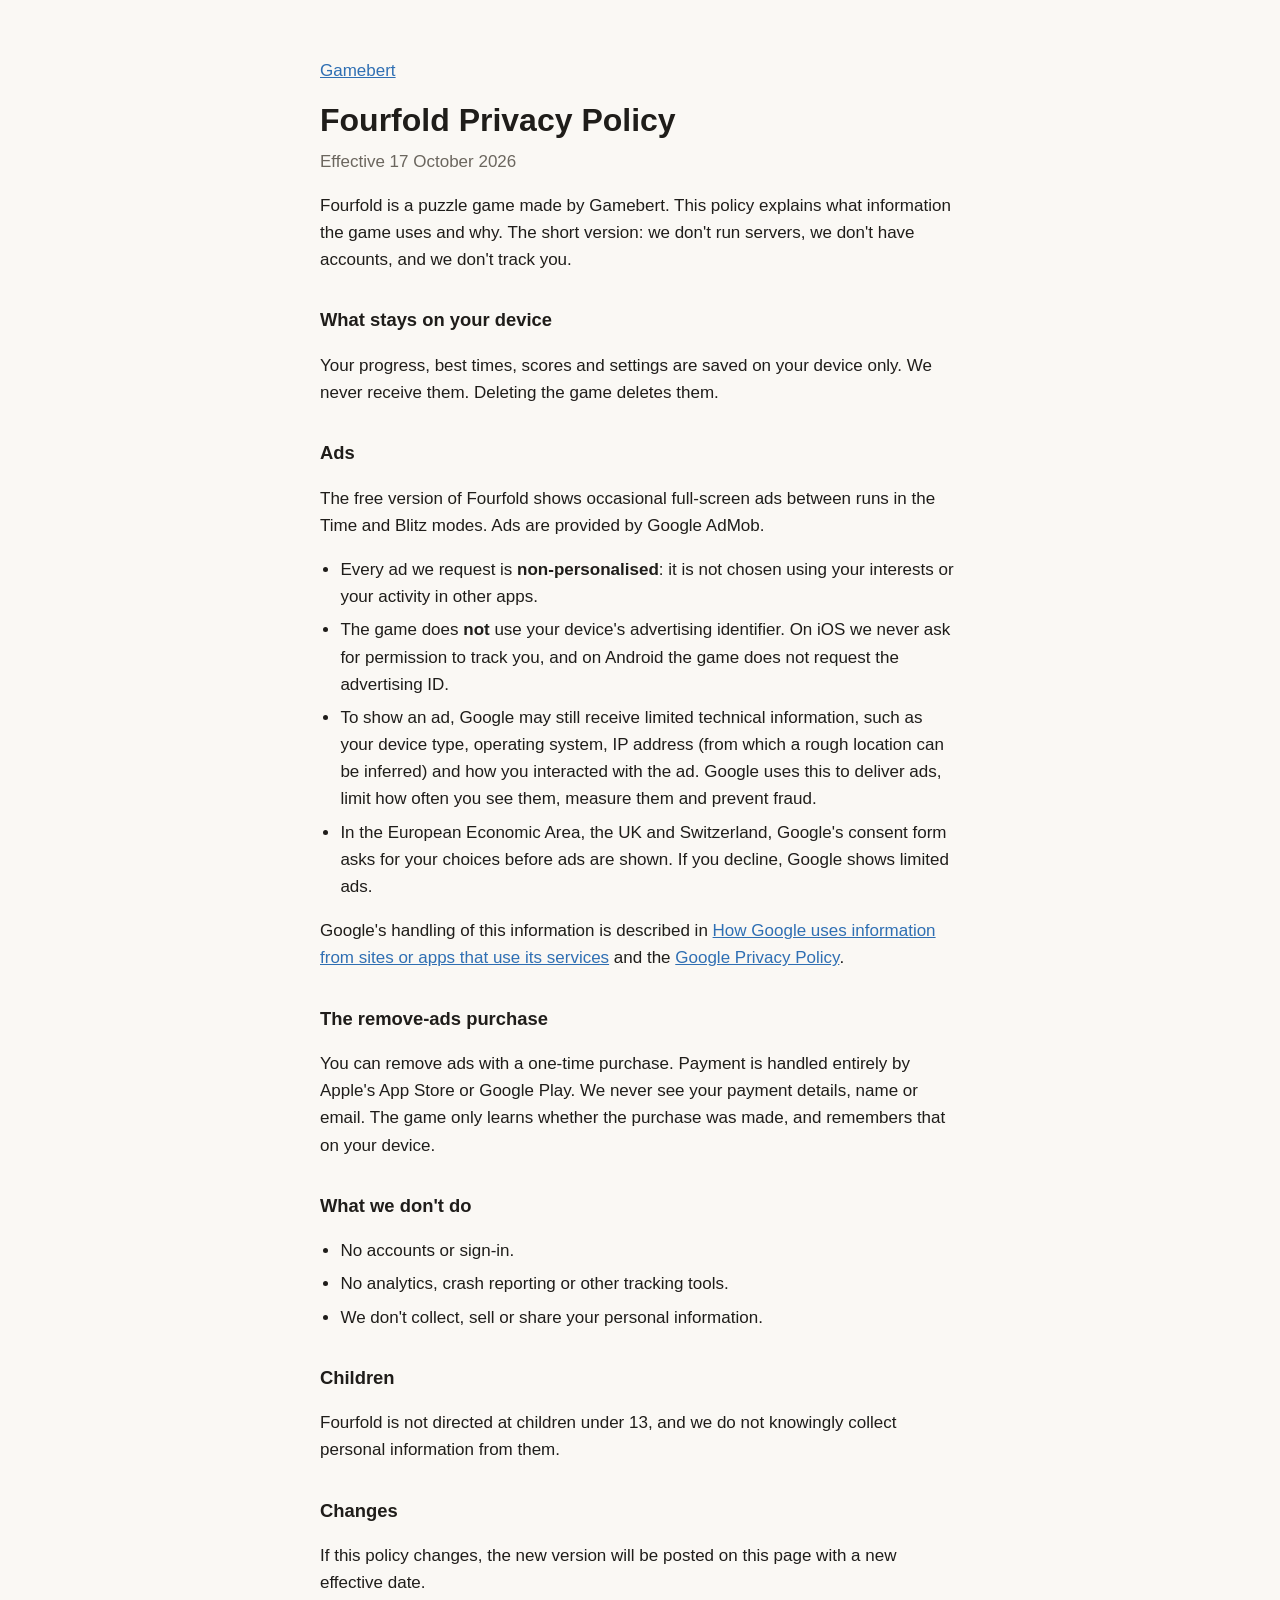
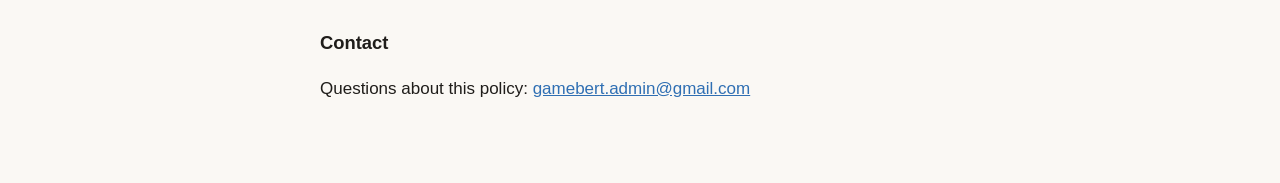
==== privacy.html @ 0aa24a96 "Add the Gamebert site with Fourfold's privacy policy Co-Authored-By: Claude Opus 5.5 <noreply@anthro" ====
<!doctype html>
<html lang="en">
<head>
<meta charset="utf-8">
<meta name="viewport" content="width=device-width, initial-scale=1">
<title>Fourfold Privacy Policy</title>
<link rel="stylesheet" href="style.css">
</head>
<body>
<main>
<p><a href="./">Gamebert</a></p>
<h1>Fourfold Privacy Policy</h1>
<p class="muted">Effective 17 October 2026</p>

<p>Fourfold is a puzzle game made by Gamebert. This policy explains what
information the game uses and why. The short version: we don't run
servers, we don't have accounts, and we don't track you.</p>

<h2>What stays on your device</h2>
<p>Your progress, best times, scores and settings are saved on your device
only. We never receive them. Deleting the game deletes them.</p>

<h2>Ads</h2>
<p>The free version of Fourfold shows occasional full-screen ads between
runs in the Time and Blitz modes. Ads are provided by Google AdMob.</p>
<ul>
  <li>Every ad we request is <strong>non-personalised</strong>: it is not
  chosen using your interests or your activity in other apps.</li>
  <li>The game does <strong>not</strong> use your device's advertising
  identifier. On iOS we never ask for permission to track you, and on
  Android the game does not request the advertising ID.</li>
  <li>To show an ad, Google may still receive limited technical information,
  such as your device type, operating system, IP address (from which a
  rough location can be inferred) and how you interacted with the ad. Google
  uses this to deliver ads, limit how often you see them, measure them and
  prevent fraud.</li>
  <li>In the European Economic Area, the UK and Switzerland, Google's consent
  form asks for your choices before ads are shown. If you decline, Google
  shows limited ads.</li>
</ul>
<p>Google's handling of this information is described in
<a href="https://policies.google.com/technologies/partner-sites">How Google uses information from sites or apps that use its services</a>
and the <a href="https://policies.google.com/privacy">Google Privacy Policy</a>.</p>

<h2>The remove-ads purchase</h2>
<p>You can remove ads with a one-time purchase. Payment is handled entirely
by Apple's App Store or Google Play. We never see your payment details,
name or email. The game only learns whether the purchase was made, and
remembers that on your device.</p>

<h2>What we don't do</h2>
<ul>
  <li>No accounts or sign-in.</li>
  <li>No analytics, crash reporting or other tracking tools.</li>
  <li>We don't collect, sell or share your personal information.</li>
</ul>

<h2>Children</h2>
<p>Fourfold is not directed at children under 13, and we do not knowingly
collect personal information from them.</p>

<h2>Changes</h2>
<p>If this policy changes, the new version will be posted on this page
with a new effective date.</p>

<h2>Contact</h2>
<p>Questions about this policy:
<a href="mailto:gamebert.admin@gmail.com">gamebert.admin@gmail.com</a></p>
</main>
</body>
</html>
---- style.css ----
:root {
  --bg: #faf8f4;
  --ink: #1f1d1a;
  --muted: #6b665e;
  --link: #2f6fb3;
}
@media (prefers-color-scheme: dark) {
  :root {
    --bg: #17171a;
    --ink: #ecebe8;
    --muted: #a19d96;
    --link: #7fb2ea;
  }
}
body {
  margin: 0;
  background: var(--bg);
  color: var(--ink);
  font: 17px/1.6 -apple-system, BlinkMacSystemFont, "Segoe UI", Roboto, sans-serif;
}
main {
  max-width: 640px;
  margin: 0 auto;
  padding: 40px 16px 64px;
}
h1 { font-size: 2rem; line-height: 1.2; margin: 0 0 8px; }
h2 { font-size: 1.15rem; margin: 32px 0 8px; }
a { color: var(--link); }
.muted { color: var(--muted); margin-top: 0; }
ul { padding-left: 1.2em; }
li { margin-bottom: 6px; }
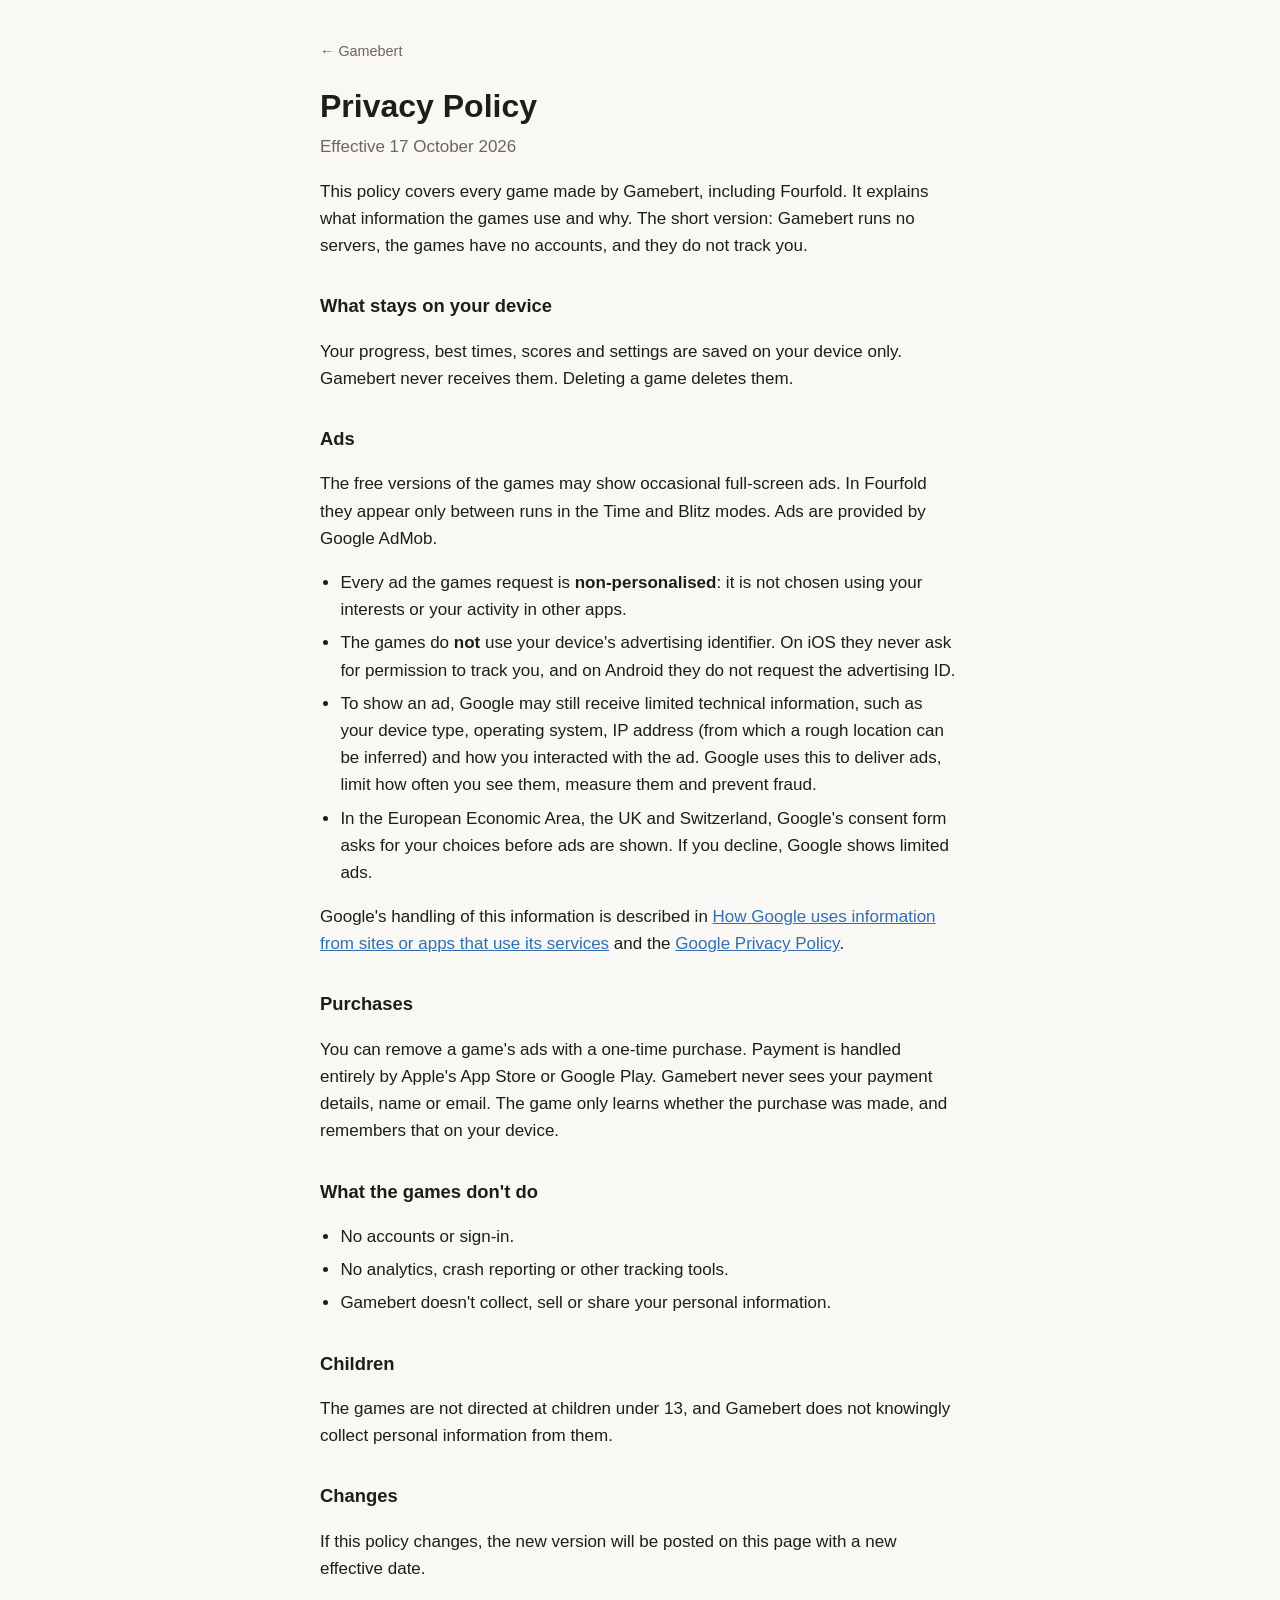
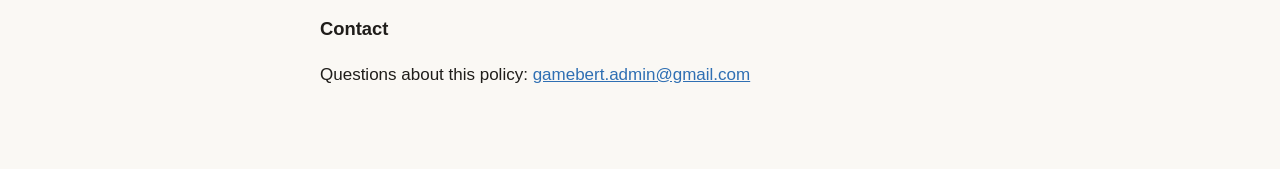
==== commit 51bfa6c4: "Use one privacy policy for every Gamebert game Co-Authored-By: Claude Opus 5.5 <noreply@anthropic.co" ====
--- a/privacy.html
+++ b/privacy.html
@@ -3,32 +3,34 @@
 <head>
 <meta charset="utf-8">
 <meta name="viewport" content="width=device-width, initial-scale=1">
-<title>Fourfold Privacy Policy</title>
+<title>Gamebert Privacy Policy</title>
 <link rel="stylesheet" href="style.css">
 </head>
 <body>
 <main>
-<p><a href="./">Gamebert</a></p>
-<h1>Fourfold Privacy Policy</h1>
+<p class="crumb"><a href="./">← Gamebert</a></p>
+<h1>Privacy Policy</h1>
 <p class="muted">Effective 17 October 2026</p>
 
-<p>Fourfold is a puzzle game made by Gamebert. This policy explains what
-information the game uses and why. The short version: we don't run
-servers, we don't have accounts, and we don't track you.</p>
+<p>This policy covers every game made by Gamebert, including Fourfold. It
+explains what information the games use and why. The short version:
+Gamebert runs no servers, the games have no accounts, and they do not
+track you.</p>
 
 <h2>What stays on your device</h2>
 <p>Your progress, best times, scores and settings are saved on your device
-only. We never receive them. Deleting the game deletes them.</p>
+only. Gamebert never receives them. Deleting a game deletes them.</p>
 
 <h2>Ads</h2>
-<p>The free version of Fourfold shows occasional full-screen ads between
-runs in the Time and Blitz modes. Ads are provided by Google AdMob.</p>
+<p>The free versions of the games may show occasional full-screen ads. In
+Fourfold they appear only between runs in the Time and Blitz modes. Ads
+are provided by Google AdMob.</p>
 <ul>
-  <li>Every ad we request is <strong>non-personalised</strong>: it is not
-  chosen using your interests or your activity in other apps.</li>
-  <li>The game does <strong>not</strong> use your device's advertising
-  identifier. On iOS we never ask for permission to track you, and on
-  Android the game does not request the advertising ID.</li>
+  <li>Every ad the games request is <strong>non-personalised</strong>: it is
+  not chosen using your interests or your activity in other apps.</li>
+  <li>The games do <strong>not</strong> use your device's advertising
+  identifier. On iOS they never ask for permission to track you, and on
+  Android they do not request the advertising ID.</li>
   <li>To show an ad, Google may still receive limited technical information,
   such as your device type, operating system, IP address (from which a
   rough location can be inferred) and how you interacted with the ad. Google
@@ -42,22 +44,22 @@
 <a href="https://policies.google.com/technologies/partner-sites">How Google uses information from sites or apps that use its services</a>
 and the <a href="https://policies.google.com/privacy">Google Privacy Policy</a>.</p>
 
-<h2>The remove-ads purchase</h2>
-<p>You can remove ads with a one-time purchase. Payment is handled entirely
-by Apple's App Store or Google Play. We never see your payment details,
-name or email. The game only learns whether the purchase was made, and
-remembers that on your device.</p>
+<h2>Purchases</h2>
+<p>You can remove a game's ads with a one-time purchase. Payment is handled
+entirely by Apple's App Store or Google Play. Gamebert never sees your
+payment details, name or email. The game only learns whether the purchase
+was made, and remembers that on your device.</p>
 
-<h2>What we don't do</h2>
+<h2>What the games don't do</h2>
 <ul>
   <li>No accounts or sign-in.</li>
   <li>No analytics, crash reporting or other tracking tools.</li>
-  <li>We don't collect, sell or share your personal information.</li>
+  <li>Gamebert doesn't collect, sell or share your personal information.</li>
 </ul>
 
 <h2>Children</h2>
-<p>Fourfold is not directed at children under 13, and we do not knowingly
-collect personal information from them.</p>
+<p>The games are not directed at children under 13, and Gamebert does not
+knowingly collect personal information from them.</p>
 
 <h2>Changes</h2>
 <p>If this policy changes, the new version will be posted on this page
--- a/style.css
+++ b/style.css
@@ -27,5 +27,8 @@
 h2 { font-size: 1.15rem; margin: 32px 0 8px; }
 a { color: var(--link); }
 .muted { color: var(--muted); margin-top: 0; }
+.crumb { font-size: 0.9rem; margin: 0 0 24px; }
+.crumb a { color: var(--muted); text-decoration: none; }
+.crumb a:hover { text-decoration: underline; }
 ul { padding-left: 1.2em; }
 li { margin-bottom: 6px; }
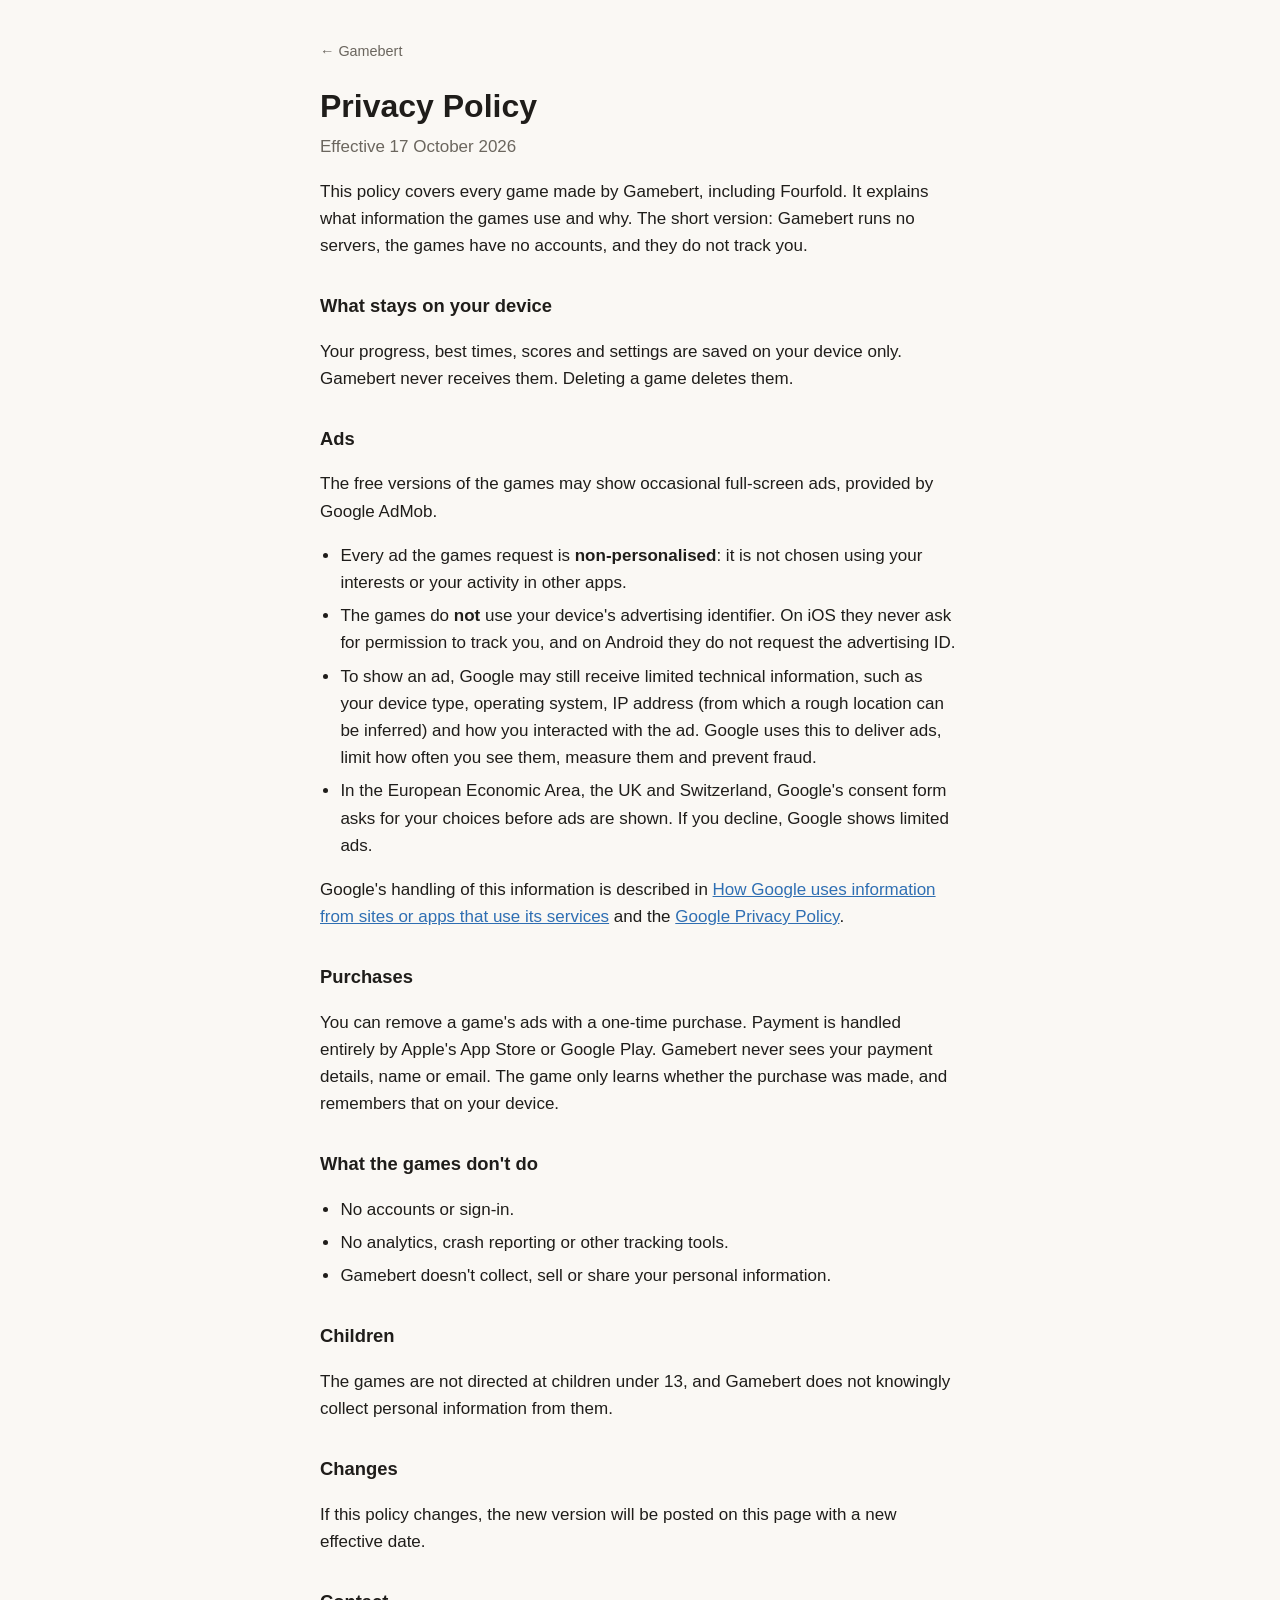
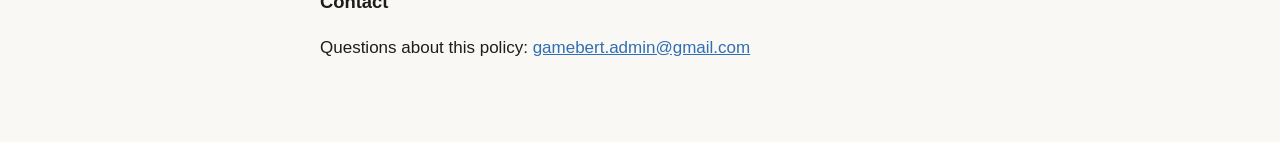
==== commit 57c09f38: "Name Fourfold without describing it Co-Authored-By: Claude Opus 5.5 <noreply@anthropic.com>" ====
--- a/privacy.html
+++ b/privacy.html
@@ -22,9 +22,8 @@
 only. Gamebert never receives them. Deleting a game deletes them.</p>
 
 <h2>Ads</h2>
-<p>The free versions of the games may show occasional full-screen ads. In
-Fourfold they appear only between runs in the Time and Blitz modes. Ads
-are provided by Google AdMob.</p>
+<p>The free versions of the games may show occasional full-screen ads,
+provided by Google AdMob.</p>
 <ul>
   <li>Every ad the games request is <strong>non-personalised</strong>: it is
   not chosen using your interests or your activity in other apps.</li>
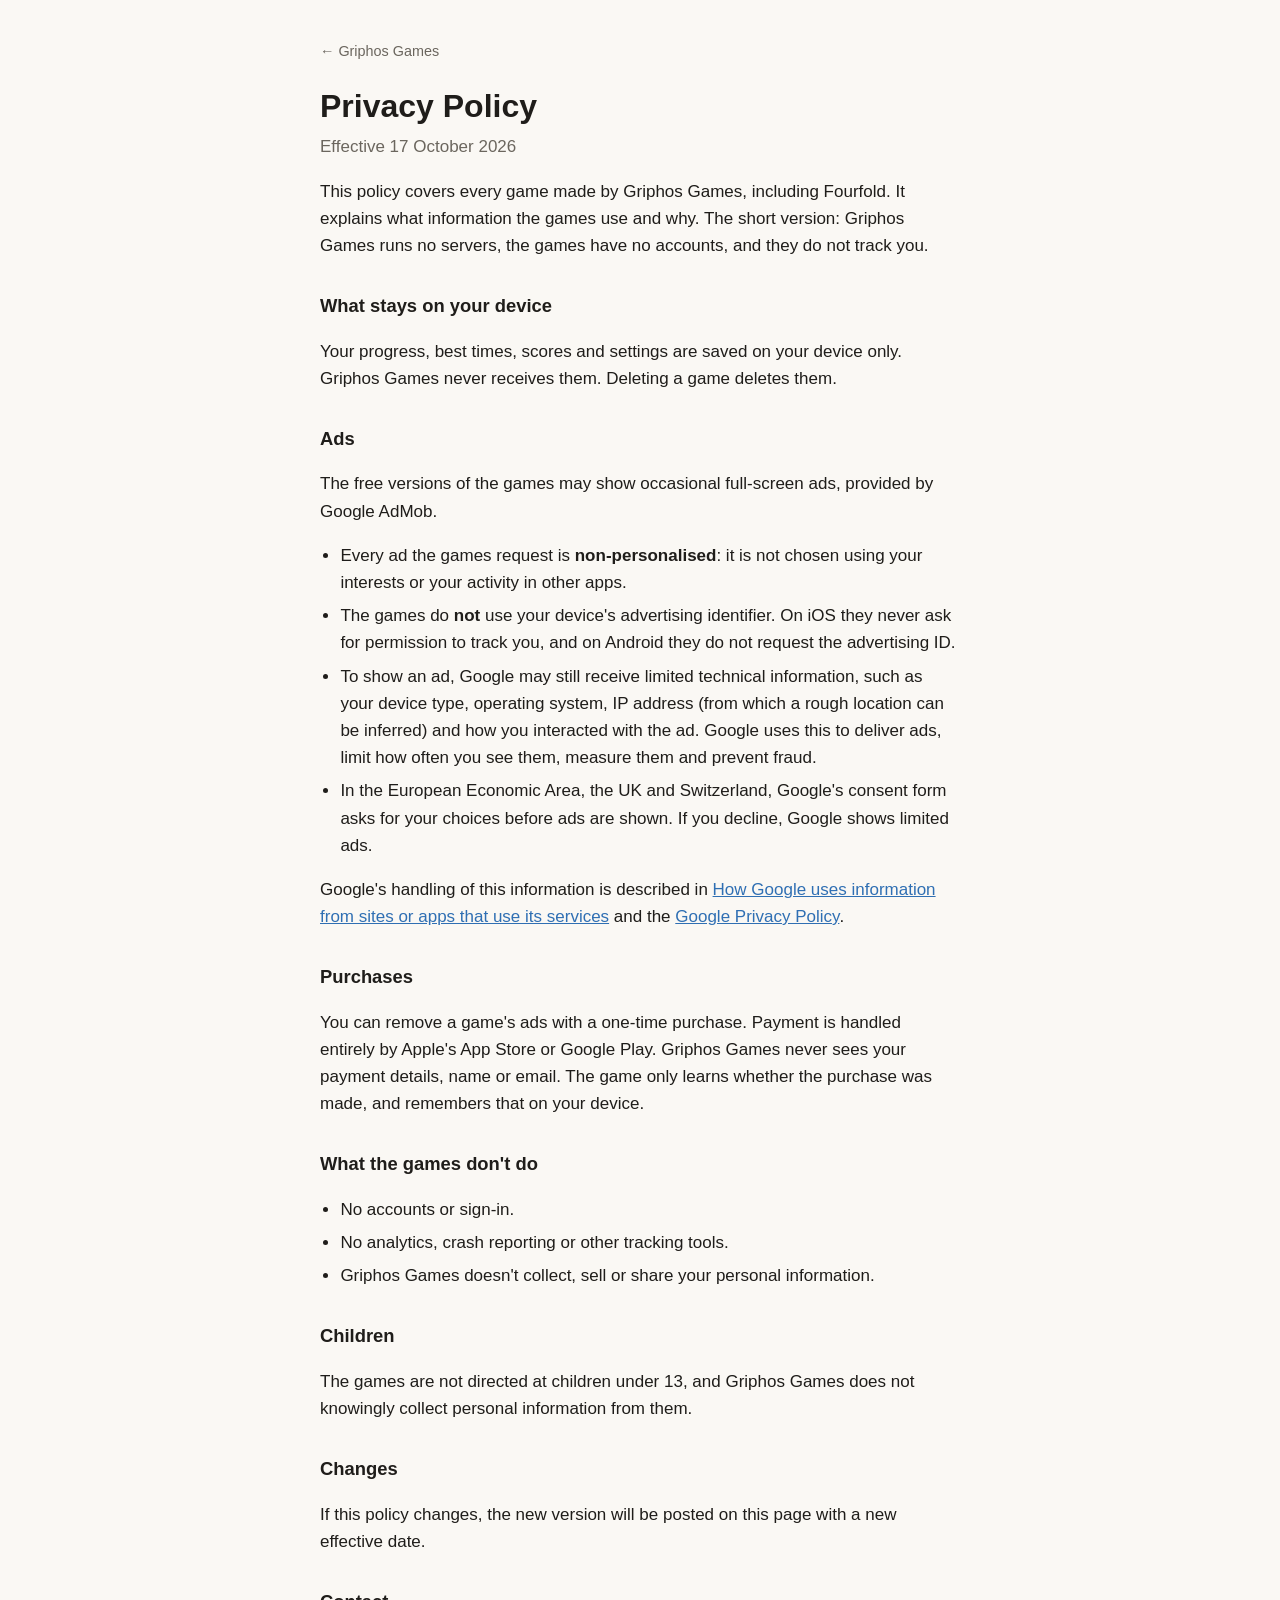
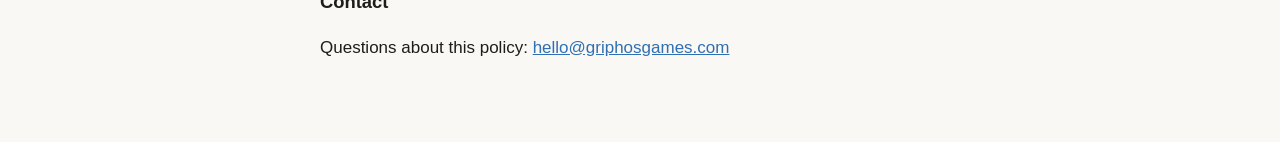
==== commit 6180a7c4: "Rename the studio to Griphos Games, with hello@griphosgames.com and its own domain Co-Authored-By: C" ====
--- a/privacy.html
+++ b/privacy.html
@@ -3,23 +3,23 @@
 <head>
 <meta charset="utf-8">
 <meta name="viewport" content="width=device-width, initial-scale=1">
-<title>Gamebert Privacy Policy</title>
+<title>Griphos Games Privacy Policy</title>
 <link rel="stylesheet" href="style.css">
 </head>
 <body>
 <main>
-<p class="crumb"><a href="./">← Gamebert</a></p>
+<p class="crumb"><a href="./">← Griphos Games</a></p>
 <h1>Privacy Policy</h1>
 <p class="muted">Effective 17 October 2026</p>
 
-<p>This policy covers every game made by Gamebert, including Fourfold. It
+<p>This policy covers every game made by Griphos Games, including Fourfold. It
 explains what information the games use and why. The short version:
-Gamebert runs no servers, the games have no accounts, and they do not
+Griphos Games runs no servers, the games have no accounts, and they do not
 track you.</p>
 
 <h2>What stays on your device</h2>
 <p>Your progress, best times, scores and settings are saved on your device
-only. Gamebert never receives them. Deleting a game deletes them.</p>
+only. Griphos Games never receives them. Deleting a game deletes them.</p>
 
 <h2>Ads</h2>
 <p>The free versions of the games may show occasional full-screen ads,
@@ -45,7 +45,7 @@
 
 <h2>Purchases</h2>
 <p>You can remove a game's ads with a one-time purchase. Payment is handled
-entirely by Apple's App Store or Google Play. Gamebert never sees your
+entirely by Apple's App Store or Google Play. Griphos Games never sees your
 payment details, name or email. The game only learns whether the purchase
 was made, and remembers that on your device.</p>
 
@@ -53,11 +53,11 @@
 <ul>
   <li>No accounts or sign-in.</li>
   <li>No analytics, crash reporting or other tracking tools.</li>
-  <li>Gamebert doesn't collect, sell or share your personal information.</li>
+  <li>Griphos Games doesn't collect, sell or share your personal information.</li>
 </ul>
 
 <h2>Children</h2>
-<p>The games are not directed at children under 13, and Gamebert does not
+<p>The games are not directed at children under 13, and Griphos Games does not
 knowingly collect personal information from them.</p>
 
 <h2>Changes</h2>
@@ -66,7 +66,7 @@
 
 <h2>Contact</h2>
 <p>Questions about this policy:
-<a href="mailto:gamebert.admin@gmail.com">gamebert.admin@gmail.com</a></p>
+<a href="mailto:hello@griphosgames.com">hello@griphosgames.com</a></p>
 </main>
 </body>
 </html>
